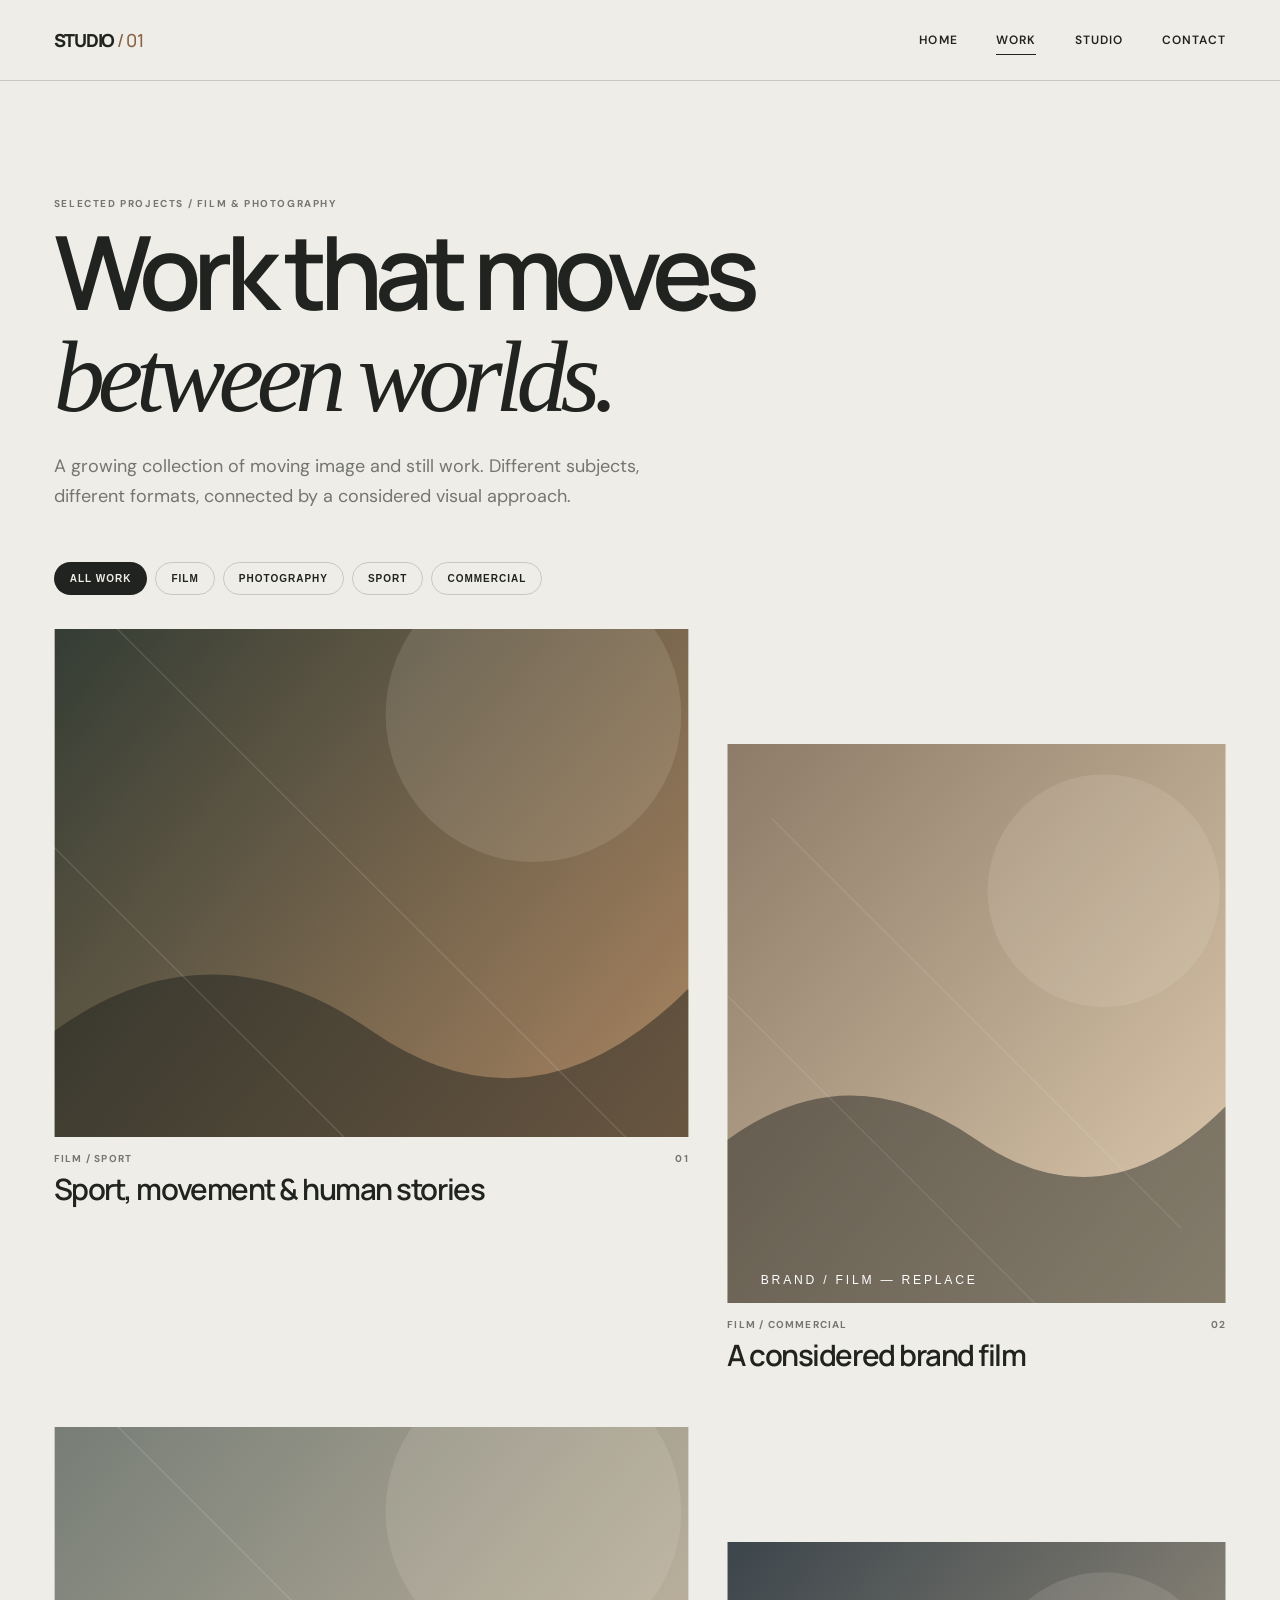
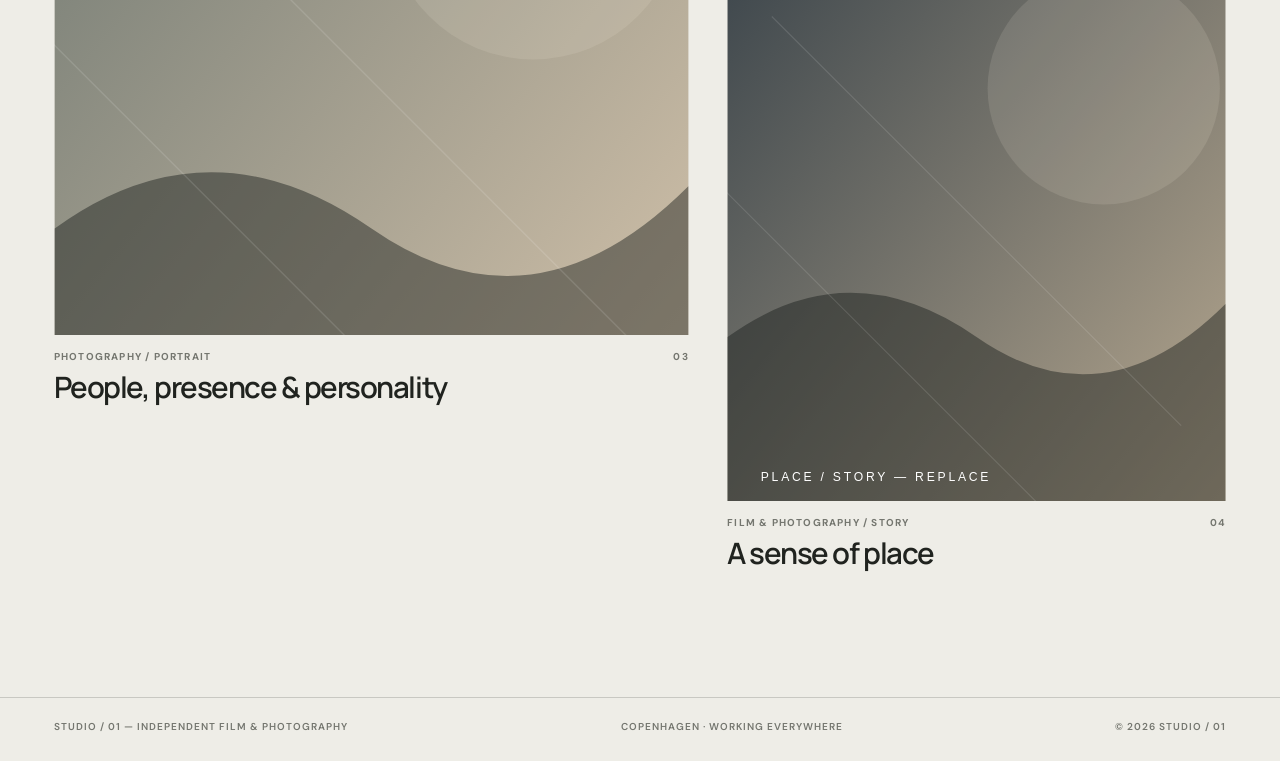
==== docs/about/index.html @ 4f822183 "Added about" ====
<!doctype html><html lang="en"><head><meta charset="utf-8"><meta name="viewport" content="width=device-width,initial-scale=1"><meta name="description" content="Selected film and photography projects by Studio / 01."><title>About Me — Studio / 01</title><link rel="preconnect" href="https://fonts.googleapis.com"><link rel="preconnect" href="https://fonts.gstatic.com" crossorigin><link href="../assets/css/styles.css" rel="stylesheet"><script defer src="../assets/js/main.js"></script></head>
<body><div class="site-shell"><header class="site-header"><a class="wordmark" href="../">STUDIO <span>/ 01</span></a><button class="menu-toggle" type="button" aria-expanded="false" aria-controls="site-nav">Menu</button><nav class="nav" id="site-nav" aria-label="Main navigation"><a href="../">Home</a><a href="./" aria-current="page">Work</a><a href="../studio/">Studio</a><a href="../contact/">Contact</a></nav></header>
<main><section class="page-intro"><div class="page-heading"><p class="eyebrow">Selected projects / Film & photography</p><h1>Work that moves<br><em>between worlds.</em></h1><p class="page-lede">A growing collection of moving image and still work. Different subjects, different formats, connected by a considered visual approach.</p></div></section>
<div class="filter-bar" aria-label="Filter projects"><button class="filter-button" data-filter="all" aria-pressed="true">All work</button><button class="filter-button" data-filter="film" aria-pressed="false">Film</button><button class="filter-button" data-filter="photo" aria-pressed="false">Photography</button><button class="filter-button" data-filter="sport" aria-pressed="false">Sport</button><button class="filter-button" data-filter="commercial" aria-pressed="false">Commercial</button></div>
<section class="work-grid"><div class="project-grid">
<article class="project-card" data-category="film sport"><a href="../contact/"><div class="project-image"><img src="../assets/images/work-sport.svg" alt="Placeholder artwork for sport film"></div><div class="project-meta"><span>Film / Sport</span><span>01</span></div><h2 class="project-title">Sport, movement & human stories</h2></a></article>
<article class="project-card" data-category="film commercial"><a href="../contact/"><div class="project-image"><img src="../assets/images/work-brand.svg" alt="Placeholder artwork for commercial film"></div><div class="project-meta"><span>Film / Commercial</span><span>02</span></div><h2 class="project-title">A considered brand film</h2></a></article>
<article class="project-card" data-category="photo"><a href="../contact/"><div class="project-image"><img src="../assets/images/work-portrait.svg" alt="Placeholder artwork for portrait photography"></div><div class="project-meta"><span>Photography / Portrait</span><span>03</span></div><h2 class="project-title">People, presence & personality</h2></a></article>
<article class="project-card" data-category="film photo"><a href="../contact/"><div class="project-image"><img src="../assets/images/work-place.svg" alt="Placeholder artwork for documentary film and photography"></div><div class="project-meta"><span>Film & photography / Story</span><span>04</span></div><h2 class="project-title">A sense of place</h2></a></article>
</div></section></main>
<footer class="site-footer"><span>STUDIO / 01 — INDEPENDENT FILM & PHOTOGRAPHY</span><span>COPENHAGEN · WORKING EVERYWHERE</span><span>© 2026 STUDIO / 01</span></footer></div></body></html>
---- docs/assets/css/styles.css ----
@import url('https://fonts.googleapis.com/css2?family=DM+Sans:wght@400;500;600;700&family=Manrope:wght@400;500;600;700;800&display=swap');
:root{--paper:#eeede7;--paper-deep:#e5e3dc;--ink:#20231f;--muted:#74766f;--line:rgba(32,35,31,.18);--accent:#8a6248;--dark:#242923;--dark-muted:#c4c5bc;--sans:"DM Sans",Arial,sans-serif;--display:"Manrope",Arial,sans-serif;--page-pad:clamp(20px,4.2vw,72px);--max:1600px}
*{box-sizing:border-box}html{scroll-behavior:smooth}body{margin:0;background:var(--paper);color:var(--ink);font-family:var(--sans);-webkit-font-smoothing:antialiased}a{color:inherit;text-decoration:none}img,video{display:block;max-width:100%}.site-shell{max-width:var(--max);margin:0 auto;overflow:clip}
.site-header{position:relative;z-index:10;display:flex;align-items:center;justify-content:space-between;padding:25px var(--page-pad);border-bottom:1px solid var(--line)}.wordmark{font:800 18px/1 var(--display);letter-spacing:-.07em;white-space:nowrap}.wordmark span{color:var(--accent);font-weight:500;letter-spacing:-.04em}.nav{display:flex;align-items:center;gap:clamp(18px,3vw,46px);font-size:12px;font-weight:600;letter-spacing:.09em;text-transform:uppercase}.nav a{position:relative;padding:7px 0}.nav a:after{position:absolute;content:"";left:0;bottom:0;width:100%;height:1px;background:currentColor;transform:scaleX(0);transform-origin:right;transition:transform .3s ease}.nav a:hover:after,.nav a[aria-current=page]:after{transform:scaleX(1);transform-origin:left}.menu-toggle{display:none;border:0;background:none;color:var(--ink);font-size:12px;letter-spacing:.1em;text-transform:uppercase;cursor:pointer}
.eyebrow{margin:0;color:var(--muted);font-size:10px;font-weight:700;letter-spacing:.16em;line-height:1.5;text-transform:uppercase}.hero{position:relative;min-height:min(790px,76vw);display:flex;align-items:end;isolation:isolate;background:#3b453e;color:#f4f1e9}.hero-media,.hero-media:after{position:absolute;inset:0;width:100%;height:100%}.hero-media{z-index:-2;overflow:hidden;background:#3b453e url("../images/hero-poster.svg") center/cover no-repeat}.hero-media video{width:100%;height:100%;object-fit:cover;opacity:.9}.hero-media:after{content:"";z-index:1;background:linear-gradient(90deg,rgba(15,21,18,.65),rgba(15,21,18,.08) 75%),linear-gradient(0deg,rgba(15,21,18,.5),transparent 58%)}
.hero-content{width:100%;padding:clamp(44px,7vw,110px) var(--page-pad) clamp(38px,5vw,72px)}.hero-kicker{display:flex;justify-content:space-between;gap:20px;margin-bottom:clamp(36px,7vw,100px);color:rgba(244,241,233,.78);font-size:10px;font-weight:600;letter-spacing:.15em;text-transform:uppercase}.hero h1{max-width:980px;margin:0;font:600 clamp(52px,8.8vw,136px)/.93 var(--display);letter-spacing:-.085em}.hero h1 em,.studio-band h2 em,.cta h2 em,.page-heading h1 em{font-family:Georgia,serif;font-weight:400;letter-spacing:-.07em}.hero-bottom{display:flex;justify-content:space-between;align-items:end;gap:30px;margin-top:clamp(38px,6vw,78px)}.hero-intro{max-width:390px;margin:0;color:rgba(244,241,233,.83);font-size:clamp(14px,1.35vw,17px);line-height:1.6}
.text-link{display:inline-flex;align-items:center;gap:15px;padding-bottom:8px;border-bottom:1px solid currentColor;font-size:11px;font-weight:700;letter-spacing:.12em;text-transform:uppercase;transition:gap .25s ease}.text-link:hover{gap:23px}.section{padding:clamp(72px,10vw,150px) var(--page-pad)}.section-head{display:flex;justify-content:space-between;align-items:end;gap:30px;margin-bottom:34px}.section-head h2,.page-heading h1{margin:10px 0 0;font:600 clamp(38px,5.2vw,76px)/.98 var(--display);letter-spacing:-.075em}.section-note{max-width:260px;margin:0;color:var(--muted);font-size:13px;line-height:1.55}
.project-grid{display:grid;grid-template-columns:1.12fr .88fr;gap:clamp(20px,3vw,46px)}.project-card{min-width:0}.project-card:nth-child(even){margin-top:clamp(50px,9vw,130px)}.project-image{position:relative;overflow:hidden;background:var(--paper-deep);aspect-ratio:1.25/1}.project-card:nth-child(even) .project-image{aspect-ratio:1/1.12}.project-image img{width:100%;height:100%;object-fit:cover;transition:transform .8s cubic-bezier(.2,.7,.2,1)}.project-card:hover .project-image img{transform:scale(1.035)}.project-meta{display:flex;justify-content:space-between;gap:20px;padding-top:15px;color:var(--muted);font-size:10px;font-weight:700;letter-spacing:.12em;text-transform:uppercase}.project-title{margin:8px 0 0;font:600 clamp(20px,2.3vw,31px)/1.1 var(--display);letter-spacing:-.05em}.project-title a:hover{color:var(--accent)}
.studio-band{display:grid;grid-template-columns:.8fr 1.2fr;gap:9vw;align-items:start;background:var(--dark);color:#f0eee6}.studio-band h2{max-width:700px;margin:0;font:500 clamp(36px,5vw,70px)/1.02 var(--display);letter-spacing:-.07em}.studio-copy{max-width:480px;margin:24px 0 30px;color:var(--dark-muted);font-size:15px;line-height:1.75}.studio-band .eyebrow{color:#b7b9af}.studio-band .text-link{color:#f0eee6}.services-row{display:grid;grid-template-columns:repeat(3,1fr);border-top:1px solid var(--line)}.service{padding:23px 20px 0 0}.service strong{display:block;margin-bottom:8px;font:600 16px var(--display)}.service span{color:var(--muted);font-size:12px;line-height:1.5}.cta{display:flex;justify-content:space-between;align-items:end;gap:30px;padding:clamp(70px,9vw,130px) var(--page-pad)}.cta h2{max-width:800px;margin:12px 0 0;font:600 clamp(42px,7vw,100px)/.94 var(--display);letter-spacing:-.08em}
.site-footer{display:flex;justify-content:space-between;gap:24px;padding:22px var(--page-pad) 28px;border-top:1px solid var(--line);color:var(--muted);font-size:10px;font-weight:600;letter-spacing:.1em;text-transform:uppercase}.page-intro{padding:clamp(65px,9vw,130px) var(--page-pad) 50px}.page-heading{max-width:1000px}.page-heading h1{font-size:clamp(48px,8vw,112px)}.page-lede{max-width:600px;margin:24px 0 0;color:var(--muted);font-size:clamp(15px,1.5vw,18px);line-height:1.7}
.filter-bar{display:flex;flex-wrap:wrap;gap:8px;padding:0 var(--page-pad) 34px}.filter-button{padding:10px 15px;border:1px solid var(--line);border-radius:99px;background:transparent;color:var(--ink);cursor:pointer;font-size:10px;font-weight:700;letter-spacing:.1em;text-transform:uppercase;transition:background .2s ease,color .2s ease}.filter-button[aria-pressed=true],.filter-button:hover{background:var(--ink);color:var(--paper)}.work-grid{padding:0 var(--page-pad) clamp(80px,10vw,140px)}.work-grid .project-grid{row-gap:55px}.work-grid .project-card[hidden]{display:none}
.studio-layout{display:grid;grid-template-columns:.7fr 1.3fr;gap:10vw;padding:0 var(--page-pad) clamp(80px,10vw,140px)}.studio-layout h2{margin:0;font:600 clamp(32px,4.5vw,62px)/1.02 var(--display);letter-spacing:-.07em}.studio-layout p{max-width:650px;margin:0 0 20px;color:#565a53;font-size:16px;line-height:1.8}.capability-list{margin-top:50px;border-top:1px solid var(--line)}.capability{display:flex;justify-content:space-between;gap:20px;padding:18px 0;border-bottom:1px solid var(--line)}.capability strong{font:600 17px var(--display)}.capability span{color:var(--muted);font-size:12px;text-align:right}.contact-panel{display:grid;grid-template-columns:1fr 1fr;gap:40px;padding:0 var(--page-pad) clamp(90px,12vw,160px)}.contact-panel h2{margin:0;font:600 clamp(38px,5vw,68px)/1 var(--display);letter-spacing:-.07em}.contact-details{padding-top:8px}.contact-details p{color:var(--muted);font-size:14px;line-height:1.7}.email-link{display:inline-block;margin-top:20px;border-bottom:1px solid var(--ink);padding-bottom:8px;font:600 clamp(18px,2.3vw,28px) var(--display);letter-spacing:-.04em}
.reveal{opacity:0;transform:translateY(18px);transition:opacity .7s ease,transform .7s cubic-bezier(.2,.7,.2,1)}.reveal.is-visible{opacity:1;transform:none}
@media(max-width:760px){.site-header{padding-top:20px;padding-bottom:20px}.menu-toggle{display:block}.nav{position:absolute;top:calc(100% + 1px);left:0;right:0;display:none;flex-direction:column;align-items:stretch;gap:0;padding:10px var(--page-pad) 20px;background:var(--paper);border-bottom:1px solid var(--line)}.nav.is-open{display:flex}.nav a{padding:14px 0}.hero{min-height:min(760px,90svh)}.hero-kicker{margin-bottom:75px;flex-direction:column;gap:8px}.hero h1{font-size:clamp(54px,14vw,90px)}.hero-bottom,.section-head,.cta{align-items:start;flex-direction:column}.project-grid{grid-template-columns:1fr;gap:34px}.project-card:nth-child(even){margin-top:0}.project-card:nth-child(even) .project-image{aspect-ratio:1.25/1}.studio-band,.studio-layout,.contact-panel{grid-template-columns:1fr;gap:35px}.services-row{grid-template-columns:1fr;gap:22px}.service{padding-top:18px}.site-footer{flex-direction:column;gap:10px}}
@media(prefers-reduced-motion:reduce){html{scroll-behavior:auto}*,*:before,*:after{transition-duration:.01ms!important;animation-duration:.01ms!important;animation-iteration-count:1!important}.reveal{opacity:1;transform:none}}
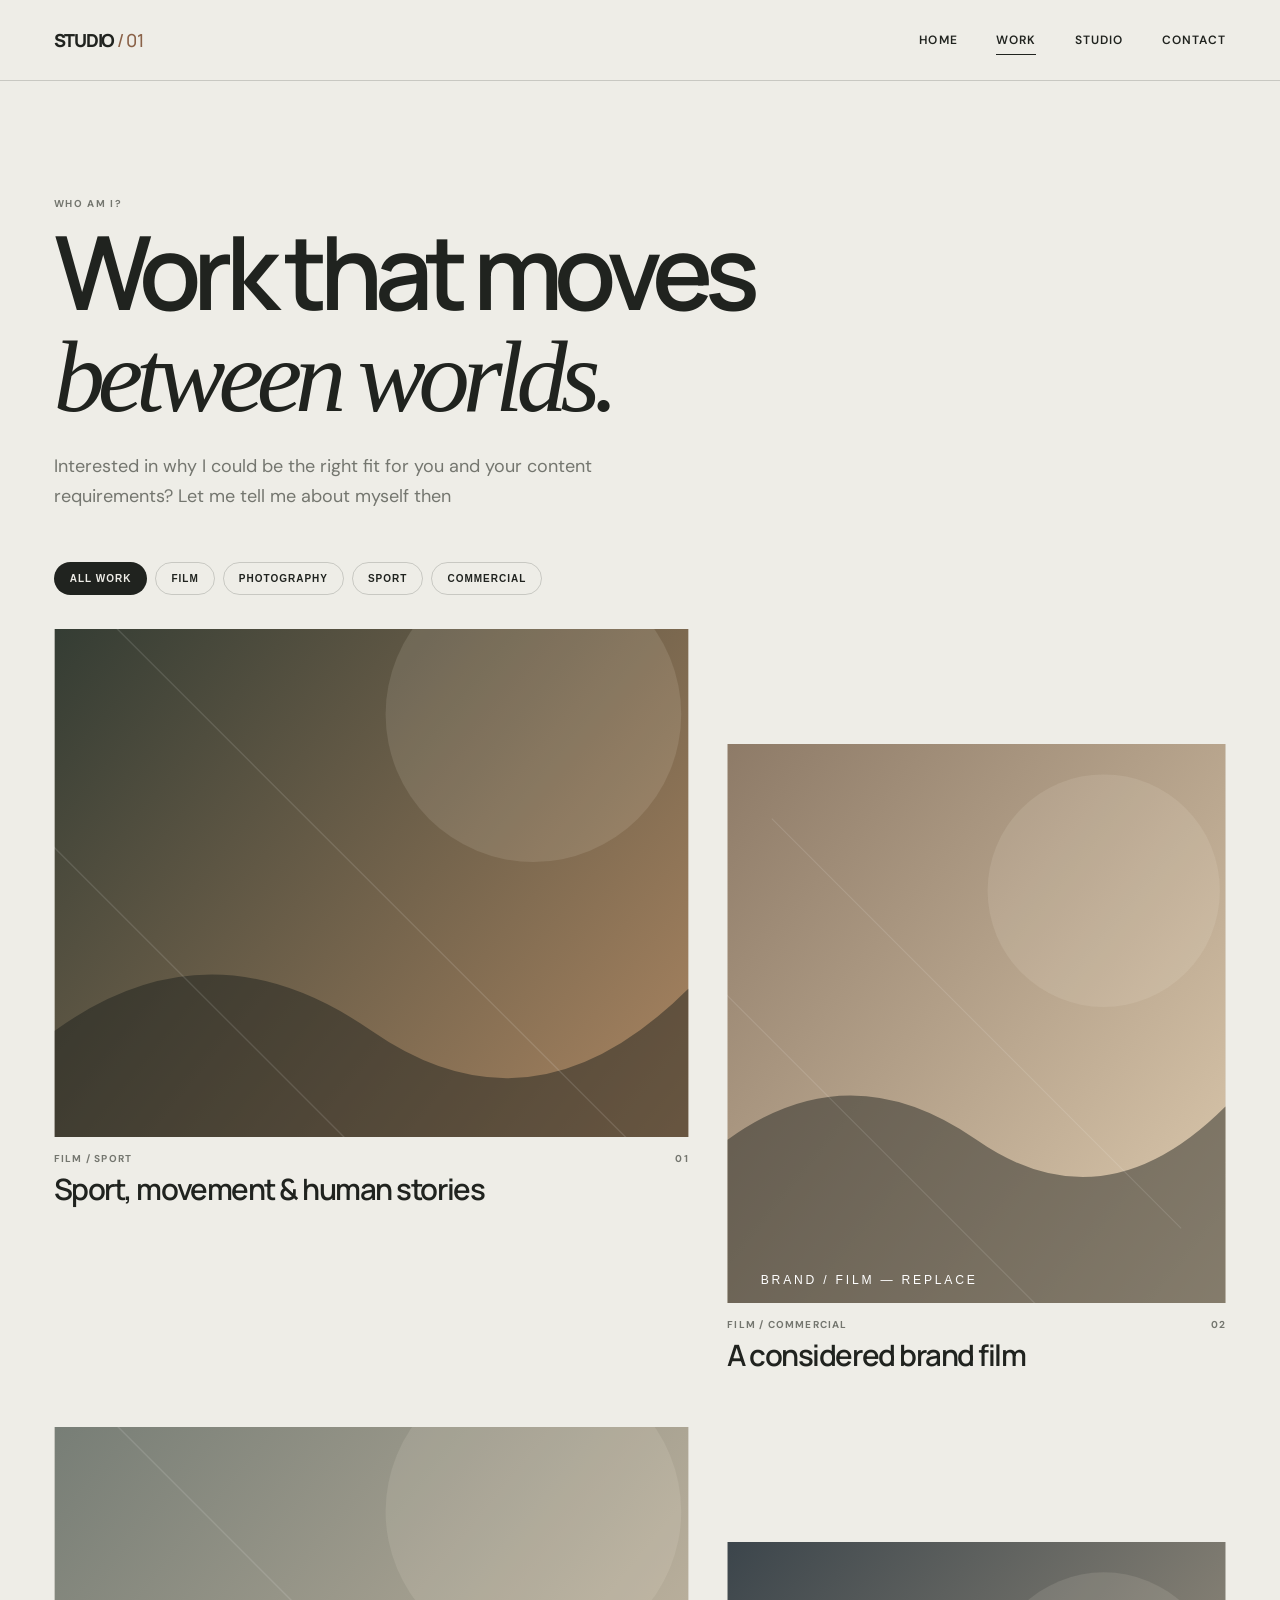
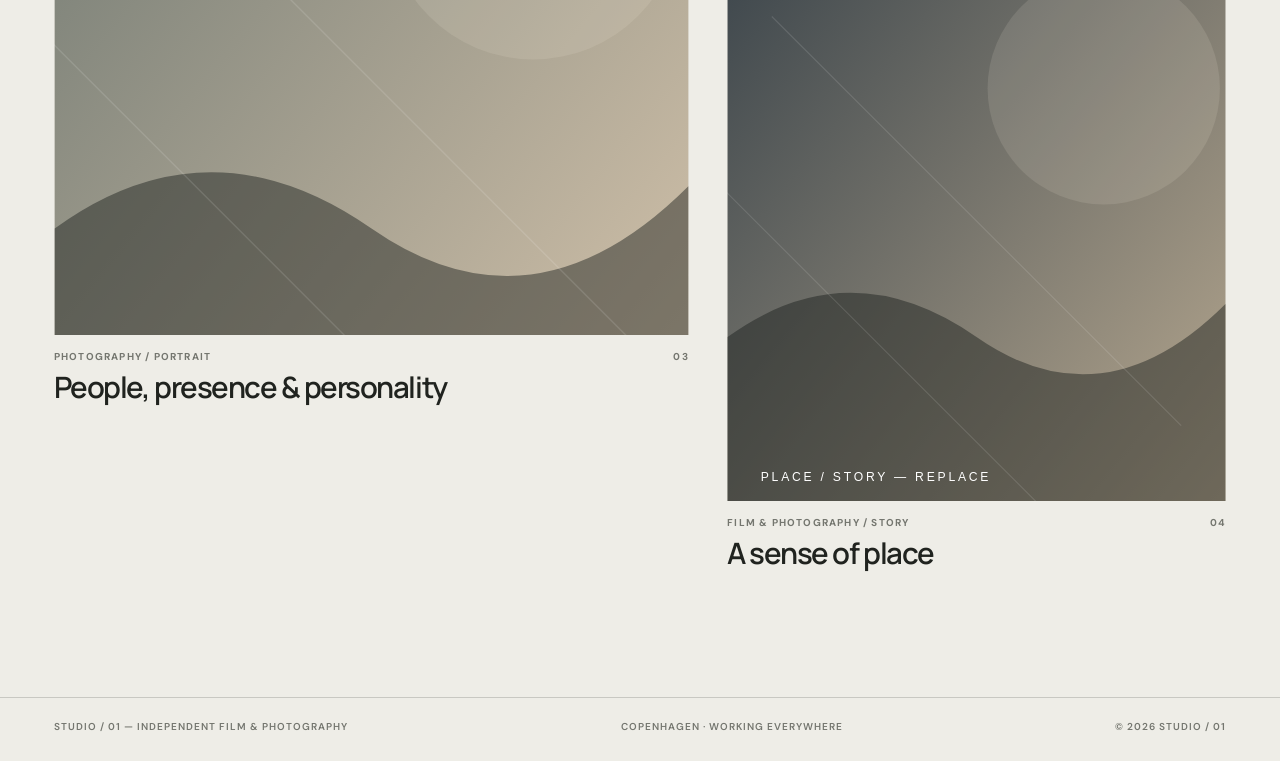
==== commit 0b4010d3: "Formatting and a bit more nav" ====
--- a/docs/about/index.html
+++ b/docs/about/index.html
@@ -1,11 +1,71 @@
-<!doctype html><html lang="en"><head><meta charset="utf-8"><meta name="viewport" content="width=device-width,initial-scale=1"><meta name="description" content="Selected film and photography projects by Studio / 01."><title>About Me — Studio / 01</title><link rel="preconnect" href="https://fonts.googleapis.com"><link rel="preconnect" href="https://fonts.gstatic.com" crossorigin><link href="../assets/css/styles.css" rel="stylesheet"><script defer src="../assets/js/main.js"></script></head>
-<body><div class="site-shell"><header class="site-header"><a class="wordmark" href="../">STUDIO <span>/ 01</span></a><button class="menu-toggle" type="button" aria-expanded="false" aria-controls="site-nav">Menu</button><nav class="nav" id="site-nav" aria-label="Main navigation"><a href="../">Home</a><a href="./" aria-current="page">Work</a><a href="../studio/">Studio</a><a href="../contact/">Contact</a></nav></header>
-<main><section class="page-intro"><div class="page-heading"><p class="eyebrow">Selected projects / Film & photography</p><h1>Work that moves<br><em>between worlds.</em></h1><p class="page-lede">A growing collection of moving image and still work. Different subjects, different formats, connected by a considered visual approach.</p></div></section>
-<div class="filter-bar" aria-label="Filter projects"><button class="filter-button" data-filter="all" aria-pressed="true">All work</button><button class="filter-button" data-filter="film" aria-pressed="false">Film</button><button class="filter-button" data-filter="photo" aria-pressed="false">Photography</button><button class="filter-button" data-filter="sport" aria-pressed="false">Sport</button><button class="filter-button" data-filter="commercial" aria-pressed="false">Commercial</button></div>
-<section class="work-grid"><div class="project-grid">
-<article class="project-card" data-category="film sport"><a href="../contact/"><div class="project-image"><img src="../assets/images/work-sport.svg" alt="Placeholder artwork for sport film"></div><div class="project-meta"><span>Film / Sport</span><span>01</span></div><h2 class="project-title">Sport, movement & human stories</h2></a></article>
-<article class="project-card" data-category="film commercial"><a href="../contact/"><div class="project-image"><img src="../assets/images/work-brand.svg" alt="Placeholder artwork for commercial film"></div><div class="project-meta"><span>Film / Commercial</span><span>02</span></div><h2 class="project-title">A considered brand film</h2></a></article>
-<article class="project-card" data-category="photo"><a href="../contact/"><div class="project-image"><img src="../assets/images/work-portrait.svg" alt="Placeholder artwork for portrait photography"></div><div class="project-meta"><span>Photography / Portrait</span><span>03</span></div><h2 class="project-title">People, presence & personality</h2></a></article>
-<article class="project-card" data-category="film photo"><a href="../contact/"><div class="project-image"><img src="../assets/images/work-place.svg" alt="Placeholder artwork for documentary film and photography"></div><div class="project-meta"><span>Film & photography / Story</span><span>04</span></div><h2 class="project-title">A sense of place</h2></a></article>
-</div></section></main>
-<footer class="site-footer"><span>STUDIO / 01 — INDEPENDENT FILM & PHOTOGRAPHY</span><span>COPENHAGEN · WORKING EVERYWHERE</span><span>© 2026 STUDIO / 01</span></footer></div></body></html>
+<!doctype html>
+<html lang="en">
+
+<head>
+    <meta charset="utf-8">
+    <meta name="viewport" content="width=device-width,initial-scale=1">
+    <meta name="description" content="The person behind the camera, who am I?">
+    <title>About Me</title>
+    <link rel="preconnect" href="https://fonts.googleapis.com">
+    <link rel="preconnect" href="https://fonts.gstatic.com" crossorigin>
+    <link href="../assets/css/styles.css" rel="stylesheet">
+    <script defer src="../assets/js/main.js"></script>
+</head>
+
+<body>
+    <div class="site-shell">
+        <header class="site-header"><a class="wordmark" href="../">STUDIO <span>/ 01</span></a><button
+                class="menu-toggle" type="button" aria-expanded="false" aria-controls="site-nav">Menu</button>
+            <nav class="nav" id="site-nav" aria-label="Main navigation"><a href="../">Home</a><a href="./"
+                    aria-current="page">Work</a><a href="../studio/">Studio</a><a href="../contact/">Contact</a></nav>
+        </header>
+        <main>
+            <section class="page-intro">
+                <div class="page-heading">
+                    <p class="eyebrow">Who am I?</p>
+                    <h1>Work that moves<br><em>between worlds.</em></h1>
+                    <p class="page-lede">Interested in why I could be the right fit for you and your content
+                        requirements? Let me tell me about myself then</p>
+                </div>
+            </section>
+            <div class="filter-bar" aria-label="Filter projects"><button class="filter-button" data-filter="all"
+                    aria-pressed="true">All work</button><button class="filter-button" data-filter="film"
+                    aria-pressed="false">Film</button><button class="filter-button" data-filter="photo"
+                    aria-pressed="false">Photography</button><button class="filter-button" data-filter="sport"
+                    aria-pressed="false">Sport</button><button class="filter-button" data-filter="commercial"
+                    aria-pressed="false">Commercial</button></div>
+            <section class="work-grid">
+                <div class="project-grid">
+                    <article class="project-card" data-category="film sport"><a href="../contact/">
+                            <div class="project-image"><img src="../assets/images/work-sport.svg"
+                                    alt="Placeholder artwork for sport film"></div>
+                            <div class="project-meta"><span>Film / Sport</span><span>01</span></div>
+                            <h2 class="project-title">Sport, movement & human stories</h2>
+                        </a></article>
+                    <article class="project-card" data-category="film commercial"><a href="../contact/">
+                            <div class="project-image"><img src="../assets/images/work-brand.svg"
+                                    alt="Placeholder artwork for commercial film"></div>
+                            <div class="project-meta"><span>Film / Commercial</span><span>02</span></div>
+                            <h2 class="project-title">A considered brand film</h2>
+                        </a></article>
+                    <article class="project-card" data-category="photo"><a href="../contact/">
+                            <div class="project-image"><img src="../assets/images/work-portrait.svg"
+                                    alt="Placeholder artwork for portrait photography"></div>
+                            <div class="project-meta"><span>Photography / Portrait</span><span>03</span></div>
+                            <h2 class="project-title">People, presence & personality</h2>
+                        </a></article>
+                    <article class="project-card" data-category="film photo"><a href="../contact/">
+                            <div class="project-image"><img src="../assets/images/work-place.svg"
+                                    alt="Placeholder artwork for documentary film and photography"></div>
+                            <div class="project-meta"><span>Film & photography / Story</span><span>04</span></div>
+                            <h2 class="project-title">A sense of place</h2>
+                        </a></article>
+                </div>
+            </section>
+        </main>
+        <footer class="site-footer"><span>STUDIO / 01 — INDEPENDENT FILM & PHOTOGRAPHY</span><span>COPENHAGEN · WORKING
+                EVERYWHERE</span><span>© 2026 STUDIO / 01</span></footer>
+    </div>
+</body>
+
+</html>
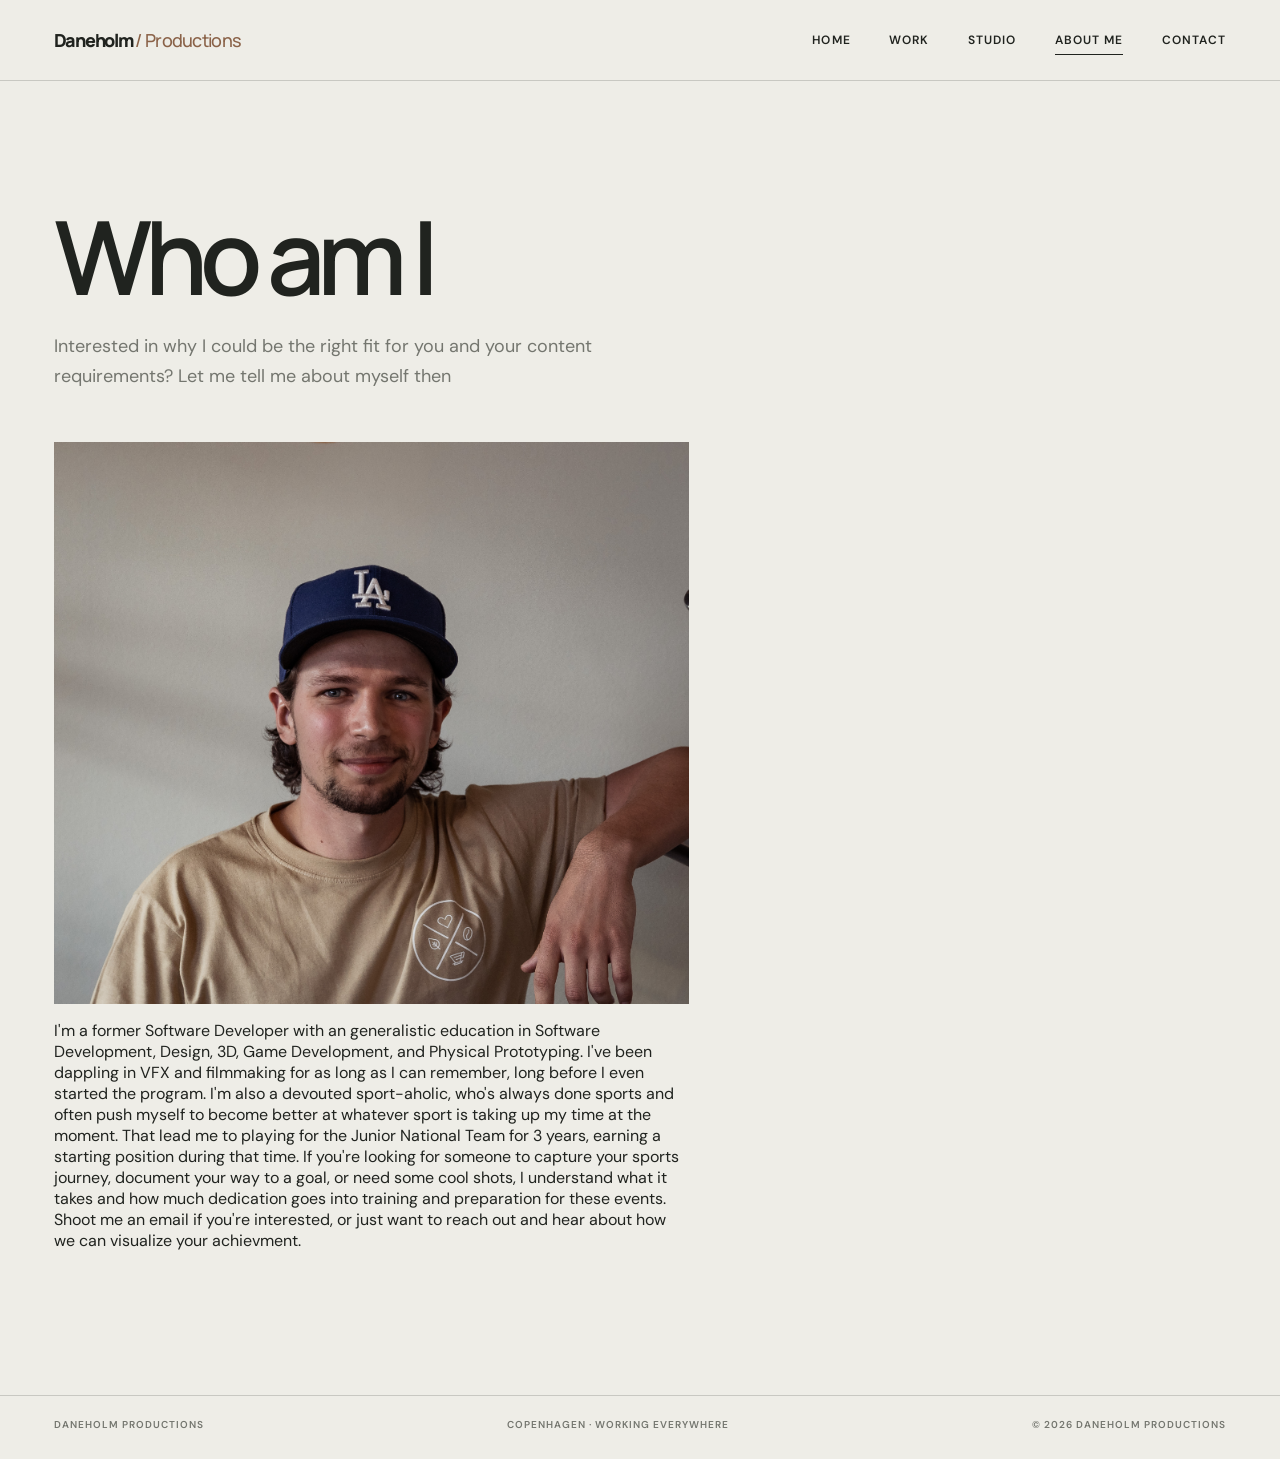
==== commit f16d4914: "Removed videos" ====
--- a/docs/about/index.html
+++ b/docs/about/index.html
@@ -14,57 +14,50 @@
 
 <body>
     <div class="site-shell">
-        <header class="site-header"><a class="wordmark" href="../">STUDIO <span>/ 01</span></a><button
+        <header class="site-header"><a class="wordmark" href="../">Daneholm <span>/ Productions</span></a><button
                 class="menu-toggle" type="button" aria-expanded="false" aria-controls="site-nav">Menu</button>
             <nav class="nav" id="site-nav" aria-label="Main navigation"><a href="../">Home</a><a href="./"
-                    aria-current="page">Work</a><a href="../studio/">Studio</a><a href="../contact/">Contact</a></nav>
+                    >Work</a><a href="../studio/">Studio</a><a aria-current="page" href="../about/">About Me</a><a href="../contact/">Contact</a></nav>
         </header>
         <main>
             <section class="page-intro">
                 <div class="page-heading">
-                    <p class="eyebrow">Who am I?</p>
-                    <h1>Work that moves<br><em>between worlds.</em></h1>
+                    <h1>Who am I</h1>
                     <p class="page-lede">Interested in why I could be the right fit for you and your content
                         requirements? Let me tell me about myself then</p>
                 </div>
             </section>
-            <div class="filter-bar" aria-label="Filter projects"><button class="filter-button" data-filter="all"
-                    aria-pressed="true">All work</button><button class="filter-button" data-filter="film"
-                    aria-pressed="false">Film</button><button class="filter-button" data-filter="photo"
-                    aria-pressed="false">Photography</button><button class="filter-button" data-filter="sport"
-                    aria-pressed="false">Sport</button><button class="filter-button" data-filter="commercial"
-                    aria-pressed="false">Commercial</button></div>
             <section class="work-grid">
                 <div class="project-grid">
-                    <article class="project-card" data-category="film sport"><a href="../contact/">
-                            <div class="project-image"><img src="../assets/images/work-sport.svg"
-                                    alt="Placeholder artwork for sport film"></div>
-                            <div class="project-meta"><span>Film / Sport</span><span>01</span></div>
-                            <h2 class="project-title">Sport, movement & human stories</h2>
-                        </a></article>
-                    <article class="project-card" data-category="film commercial"><a href="../contact/">
-                            <div class="project-image"><img src="../assets/images/work-brand.svg"
-                                    alt="Placeholder artwork for commercial film"></div>
-                            <div class="project-meta"><span>Film / Commercial</span><span>02</span></div>
-                            <h2 class="project-title">A considered brand film</h2>
-                        </a></article>
-                    <article class="project-card" data-category="photo"><a href="../contact/">
-                            <div class="project-image"><img src="../assets/images/work-portrait.svg"
-                                    alt="Placeholder artwork for portrait photography"></div>
-                            <div class="project-meta"><span>Photography / Portrait</span><span>03</span></div>
-                            <h2 class="project-title">People, presence & personality</h2>
-                        </a></article>
-                    <article class="project-card" data-category="film photo"><a href="../contact/">
-                            <div class="project-image"><img src="../assets/images/work-place.svg"
-                                    alt="Placeholder artwork for documentary film and photography"></div>
-                            <div class="project-meta"><span>Film & photography / Story</span><span>04</span></div>
-                            <h2 class="project-title">A sense of place</h2>
-                        </a></article>
+                    <div>
+                        <title>
+
+                        </title>
+                        <div>
+                            <img src="../assets/images/Headshot-1.jpg">
+                            <p>
+                                I'm a former Software Developer with an generalistic education in Software Development,
+                                Design, 3D, Game Development, and Physical Prototyping.
+                                I've been dappling in VFX and filmmaking for as long as I can remember, long before I
+                                even started the program.
+                                I'm also a devouted sport-aholic, who's always done sports and often push myself to
+                                become better at whatever sport is taking up my time at the moment.
+                                That lead me to playing for the Junior National Team for 3 years, earning a starting
+                                position during that time.
+
+                                If you're looking for someone to capture your sports journey, document your way to a
+                                goal, or need some cool shots, I understand what it takes and how much dedication goes
+                                into training and preparation for these events.
+                                Shoot me an email if you're interested, or just want to reach out and hear about how we
+                                can visualize your achievment.
+                            </p>
+                        </div>
+                    </div>
                 </div>
             </section>
         </main>
-        <footer class="site-footer"><span>STUDIO / 01 — INDEPENDENT FILM & PHOTOGRAPHY</span><span>COPENHAGEN · WORKING
-                EVERYWHERE</span><span>© 2026 STUDIO / 01</span></footer>
+        <footer class="site-footer"><span>Daneholm Productions</span><span>COPENHAGEN · WORKING
+                EVERYWHERE</span><span>© 2026 Daneholm Productions</span></footer>
     </div>
 </body>
 
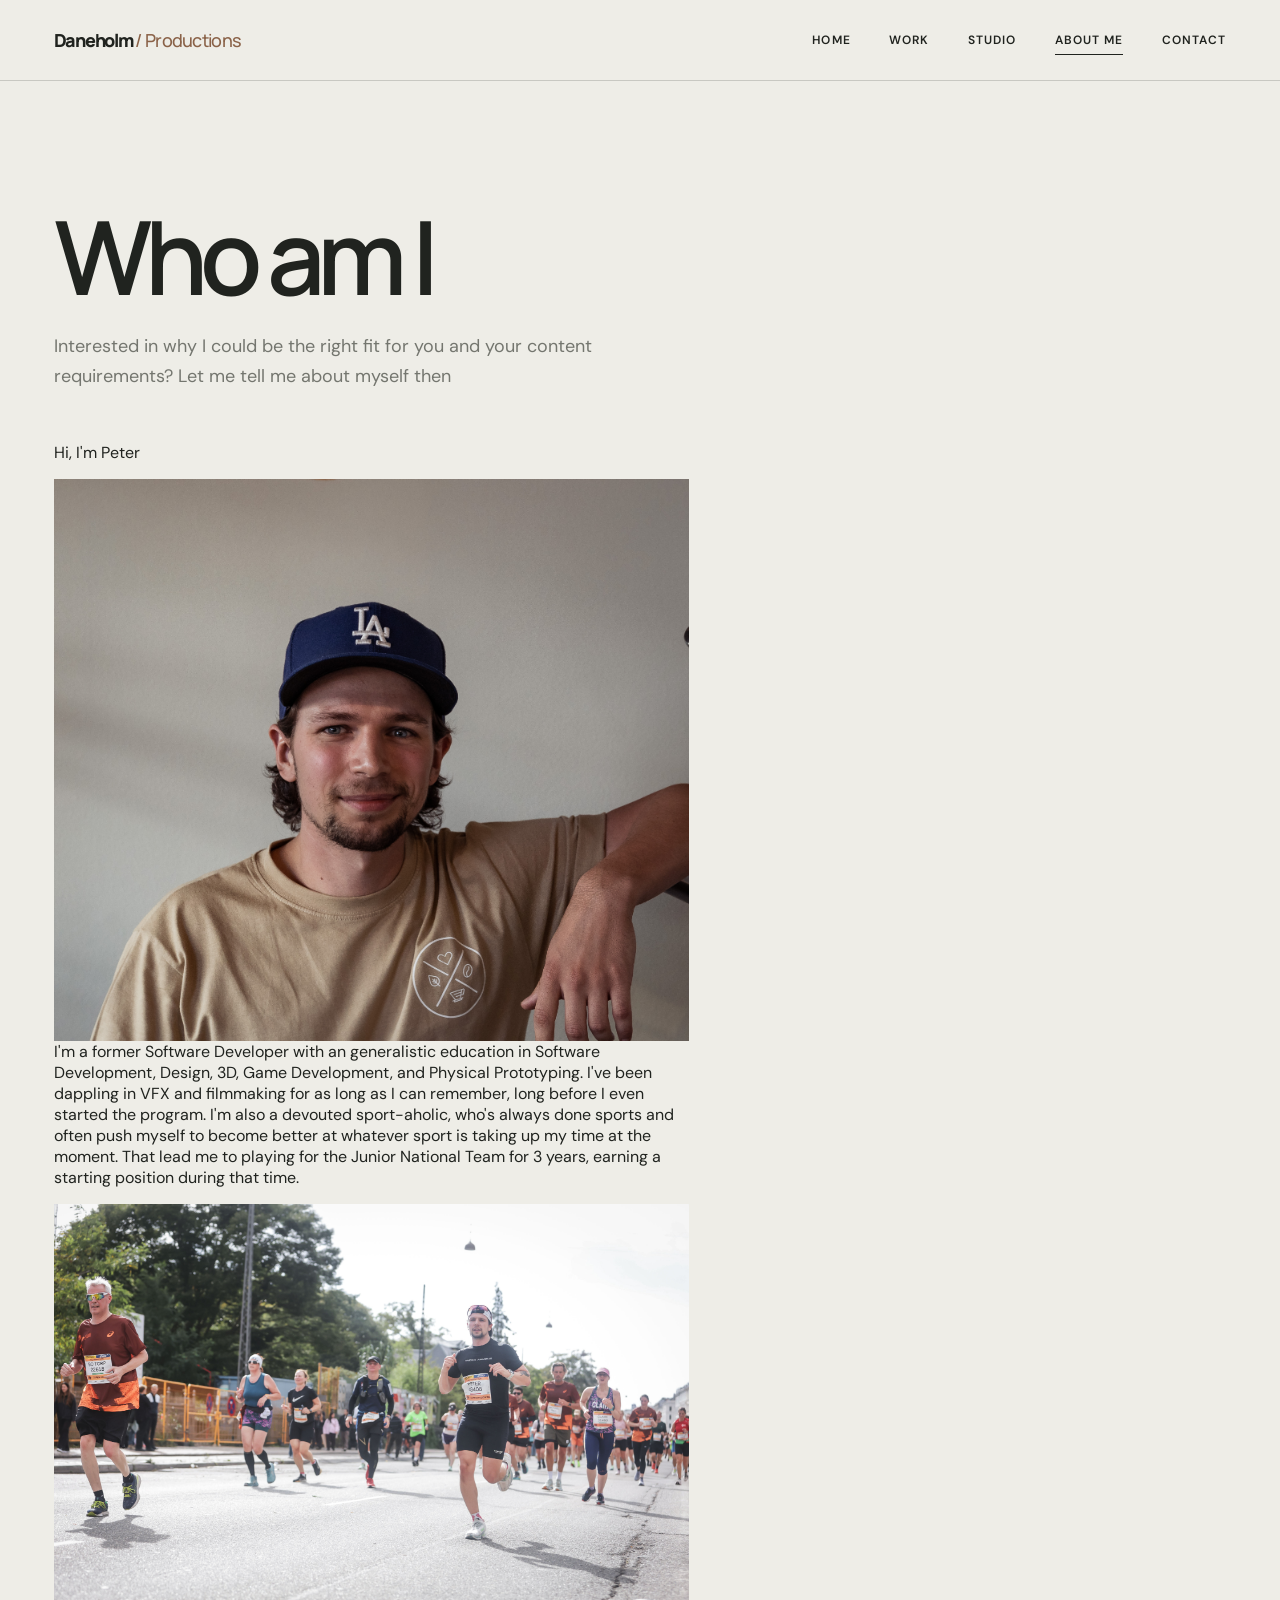
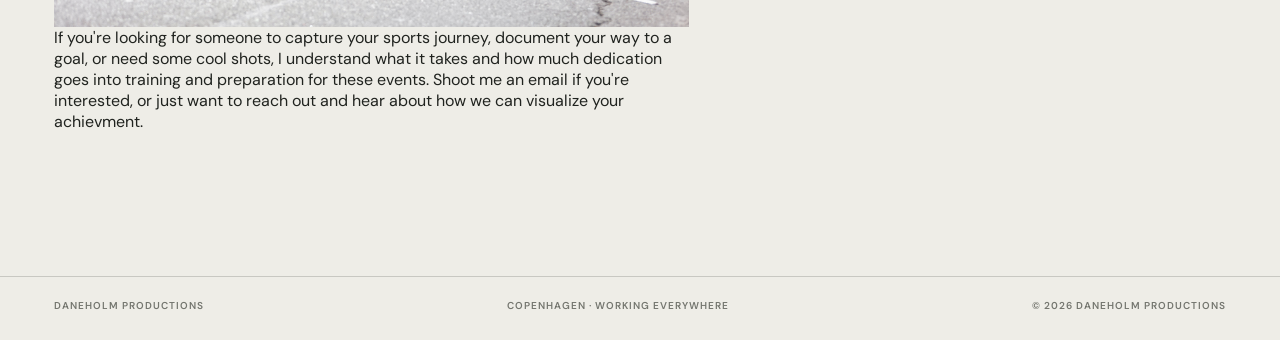
==== commit 23f41005: "More copy updates" ====
--- a/docs/about/index.html
+++ b/docs/about/index.html
@@ -16,8 +16,9 @@
     <div class="site-shell">
         <header class="site-header"><a class="wordmark" href="../">Daneholm <span>/ Productions</span></a><button
                 class="menu-toggle" type="button" aria-expanded="false" aria-controls="site-nav">Menu</button>
-            <nav class="nav" id="site-nav" aria-label="Main navigation"><a href="../">Home</a><a href="./"
-                    >Work</a><a href="../studio/">Studio</a><a aria-current="page" href="../about/">About Me</a><a href="../contact/">Contact</a></nav>
+            <nav class="nav" id="site-nav" aria-label="Main navigation"><a href="../">Home</a><a href="./">Work</a><a
+                    href="../studio/">Studio</a><a aria-current="page" href="../about/">About Me</a><a
+                    href="../contact/">Contact</a></nav>
         </header>
         <main>
             <section class="page-intro">
@@ -34,8 +35,9 @@
 
                         </title>
                         <div>
-                            <img src="../assets/images/Headshot-1.jpg">
+                            <a>Hi, I'm Peter</a>
                             <p>
+                                <img src="../assets/images/Headshot-1.jpg">
                                 I'm a former Software Developer with an generalistic education in Software Development,
                                 Design, 3D, Game Development, and Physical Prototyping.
                                 I've been dappling in VFX and filmmaking for as long as I can remember, long before I
@@ -44,7 +46,10 @@
                                 become better at whatever sport is taking up my time at the moment.
                                 That lead me to playing for the Junior National Team for 3 years, earning a starting
                                 position during that time.
+                            </p>
 
+                            <p>
+                                <img src="../assets/images/CPHHalf.JPG">
                                 If you're looking for someone to capture your sports journey, document your way to a
                                 goal, or need some cool shots, I understand what it takes and how much dedication goes
                                 into training and preparation for these events.
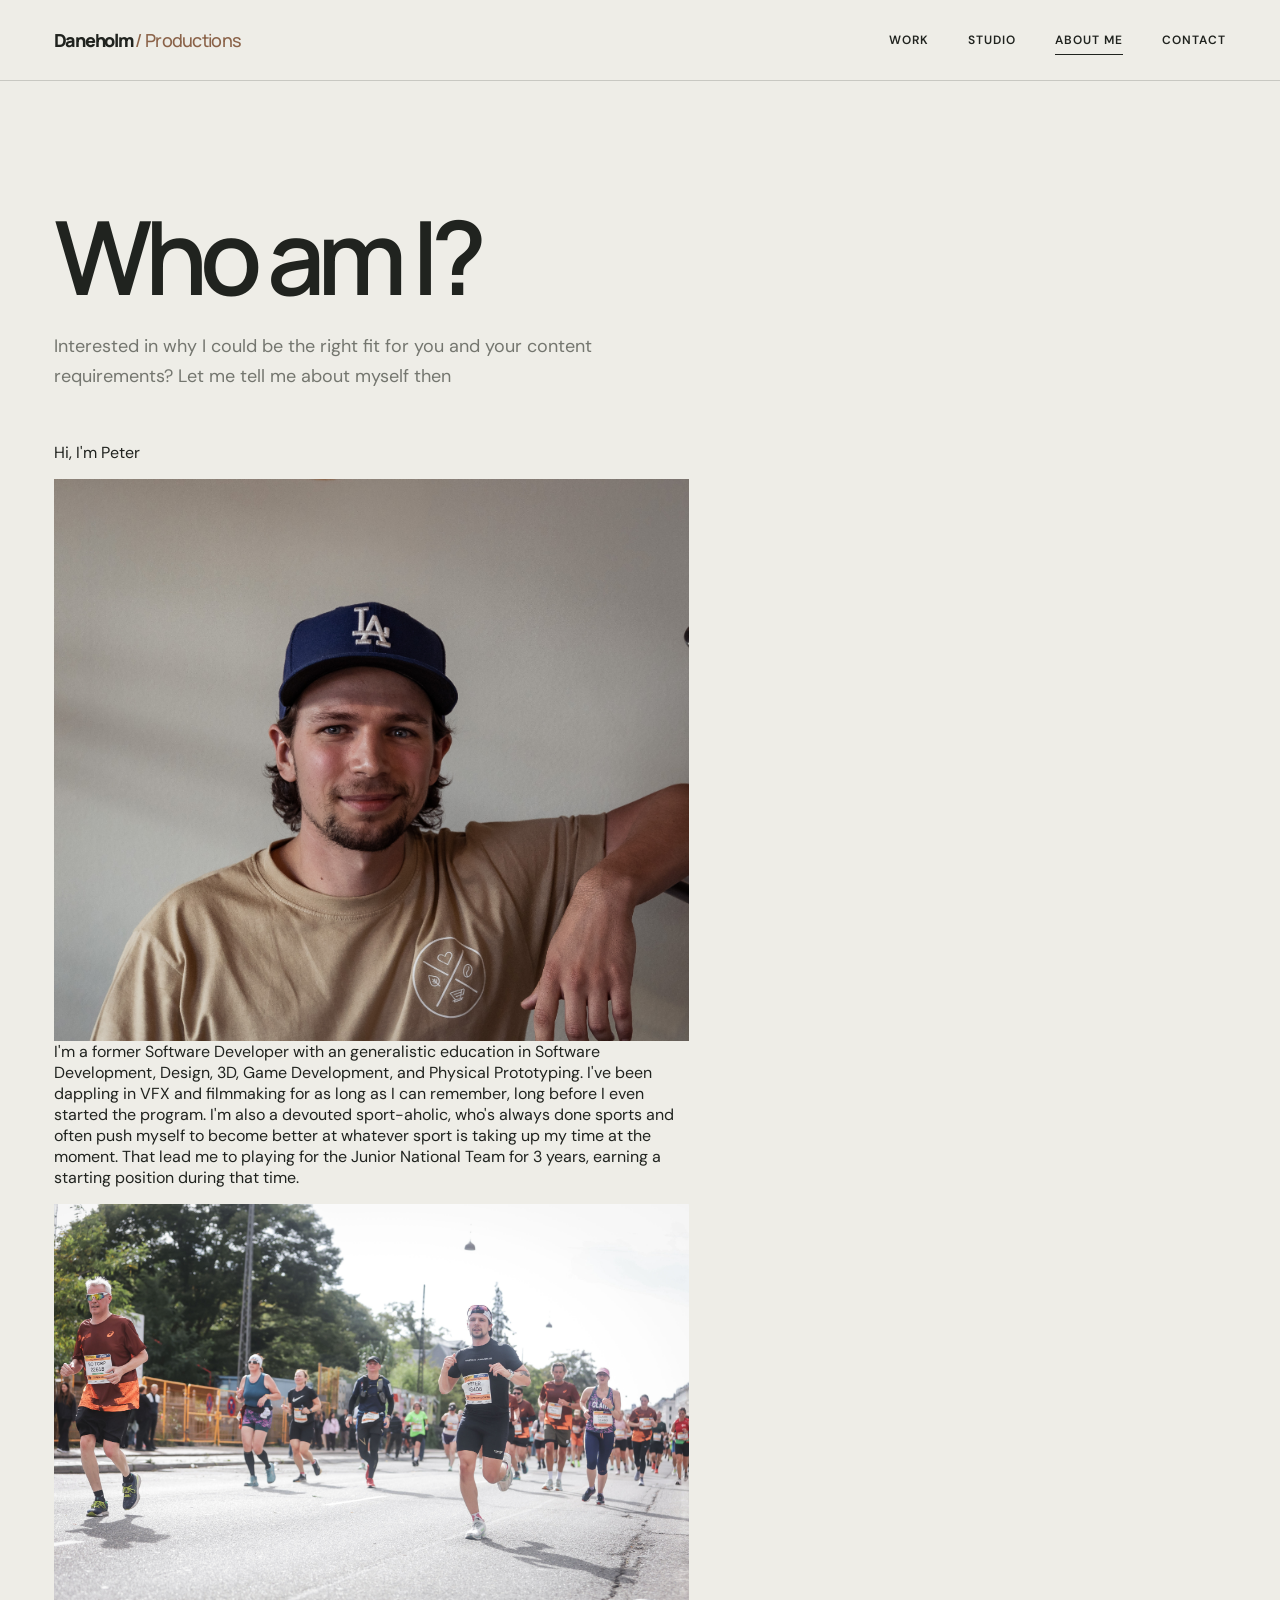
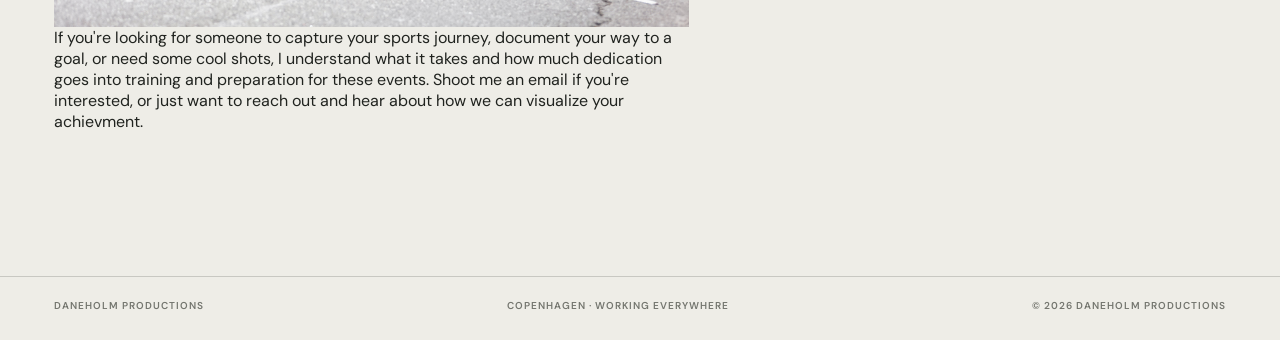
==== commit 776558cd: "Visual updates" ====
--- a/docs/about/index.html
+++ b/docs/about/index.html
@@ -16,14 +16,14 @@
     <div class="site-shell">
         <header class="site-header"><a class="wordmark" href="../">Daneholm <span>/ Productions</span></a><button
                 class="menu-toggle" type="button" aria-expanded="false" aria-controls="site-nav">Menu</button>
-            <nav class="nav" id="site-nav" aria-label="Main navigation"><a href="../">Home</a><a href="./">Work</a><a
+            <nav class="nav" id="site-nav" aria-label="Main navigation"><a href="./">Work</a><a
                     href="../studio/">Studio</a><a aria-current="page" href="../about/">About Me</a><a
                     href="../contact/">Contact</a></nav>
         </header>
         <main>
             <section class="page-intro">
                 <div class="page-heading">
-                    <h1>Who am I</h1>
+                    <h1>Who am I?</h1>
                     <p class="page-lede">Interested in why I could be the right fit for you and your content
                         requirements? Let me tell me about myself then</p>
                 </div>
@@ -31,9 +31,6 @@
             <section class="work-grid">
                 <div class="project-grid">
                     <div>
-                        <title>
-
-                        </title>
                         <div>
                             <a>Hi, I'm Peter</a>
                             <p>
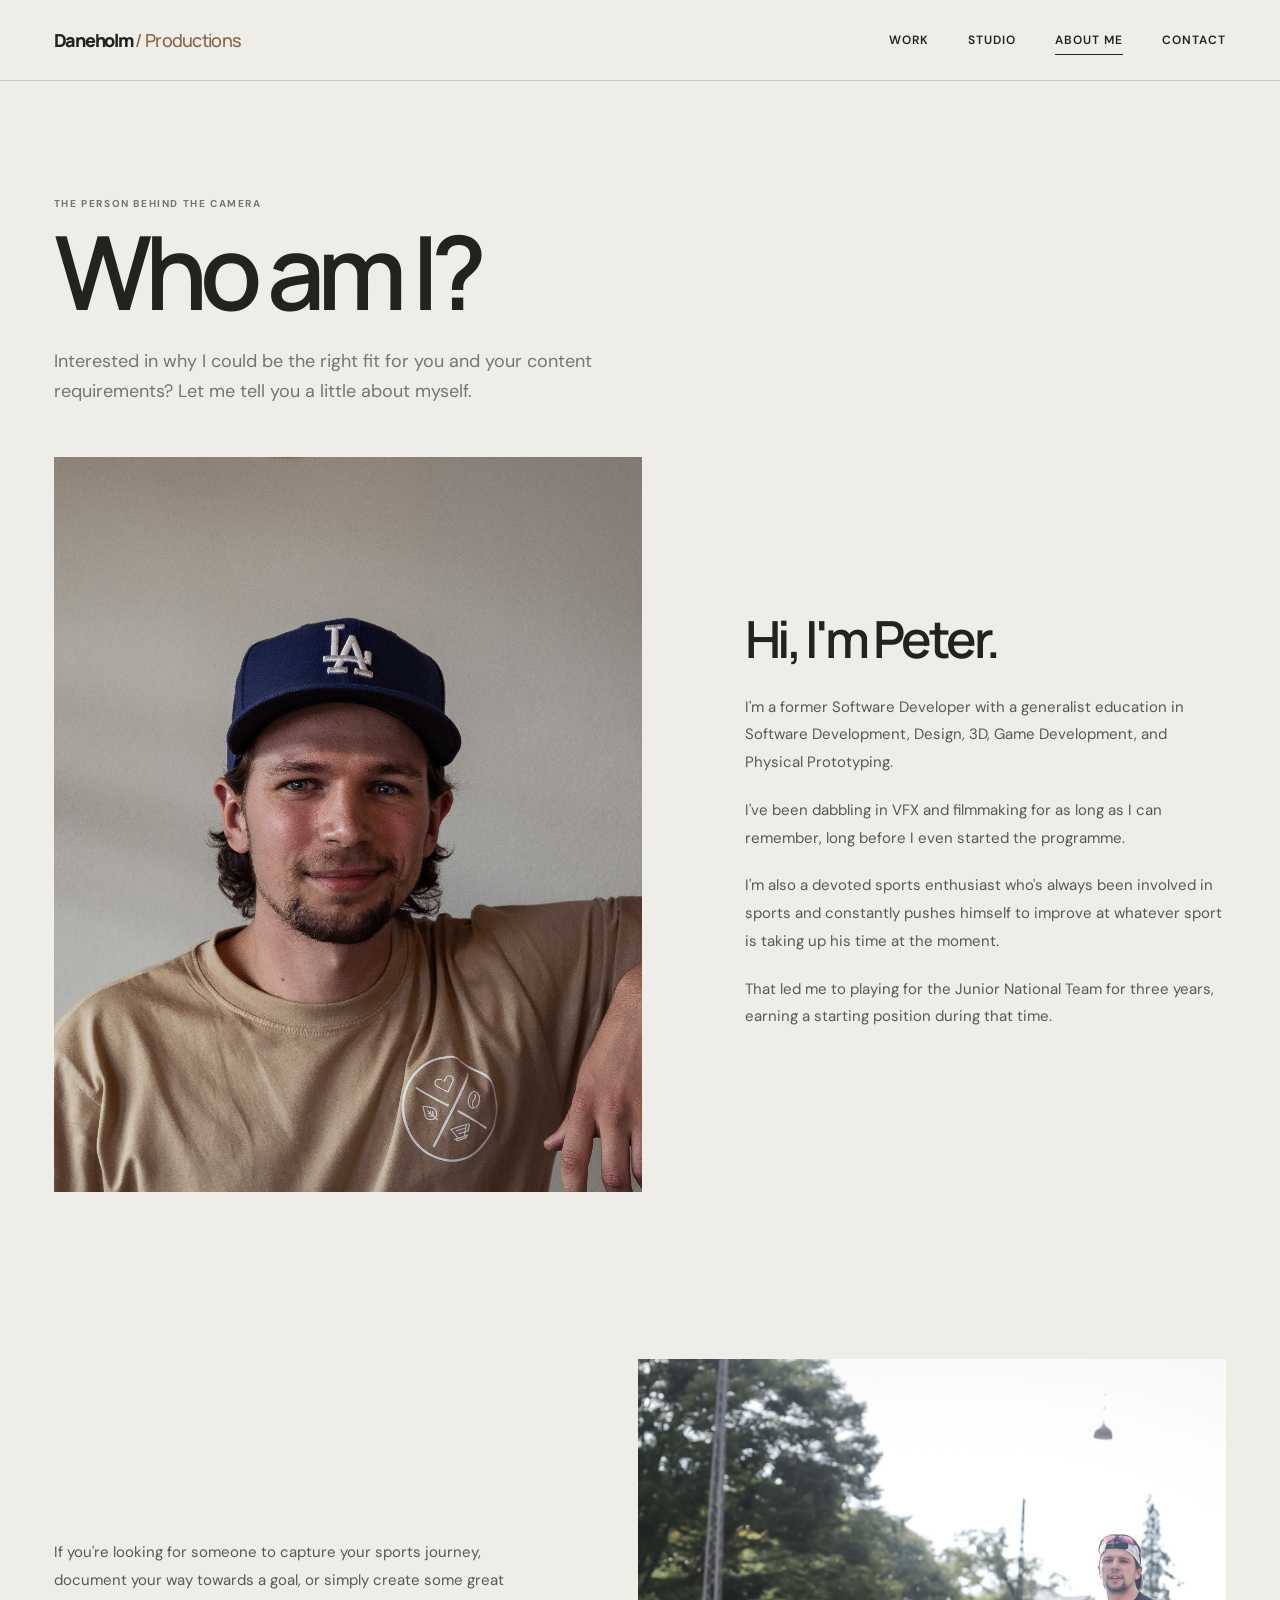
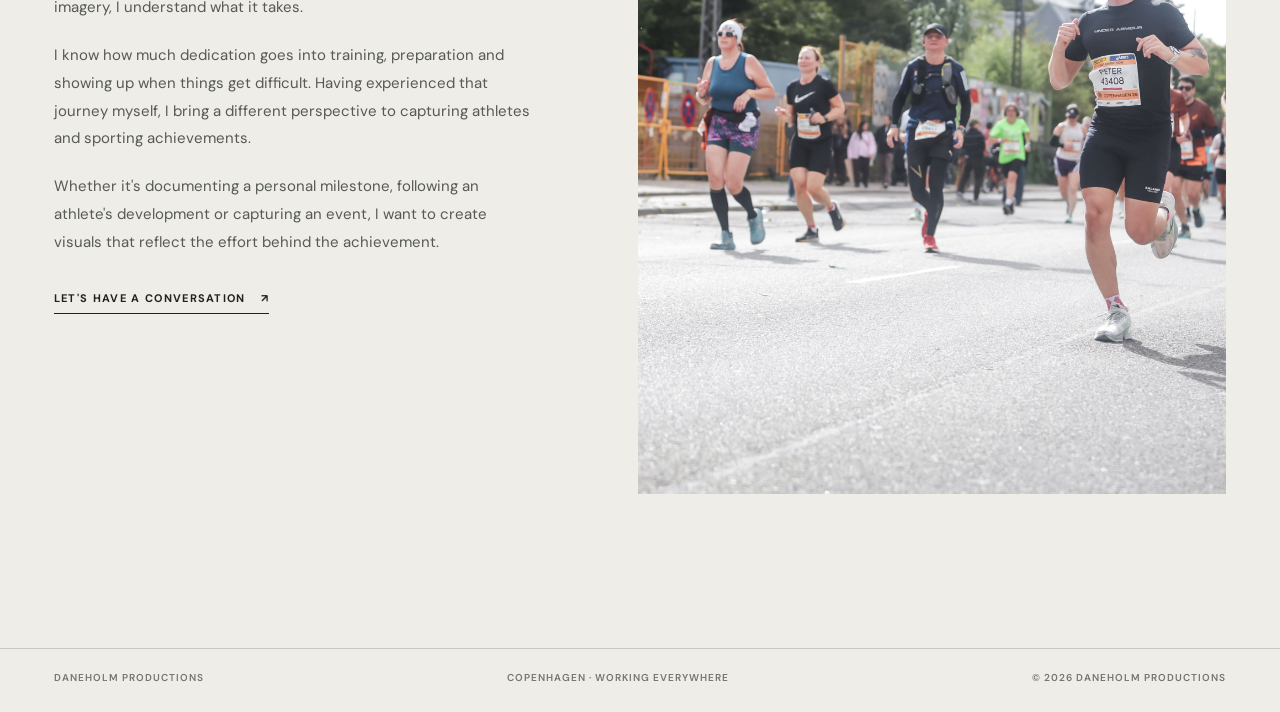
==== commit 934e8a6a: "About me visual udpate" ====
--- a/docs/about/index.html
+++ b/docs/about/index.html
@@ -20,42 +20,93 @@
                     href="../studio/">Studio</a><a aria-current="page" href="../about/">About Me</a><a
                     href="../contact/">Contact</a></nav>
         </header>
+
         <main>
             <section class="page-intro">
                 <div class="page-heading">
+                    <p class="eyebrow">The person behind the camera</p>
                     <h1>Who am I?</h1>
-                    <p class="page-lede">Interested in why I could be the right fit for you and your content
-                        requirements? Let me tell me about myself then</p>
+                    <p class="page-lede">
+                        Interested in why I could be the right fit for you and
+                        your content requirements? Let me tell you a little
+                        about myself.
+                    </p>
                 </div>
             </section>
-            <section class="work-grid">
-                <div class="project-grid">
-                    <div>
-                        <div>
-                            <a>Hi, I'm Peter</a>
-                            <p>
-                                <img src="../assets/images/Headshot-1.jpg">
-                                I'm a former Software Developer with an generalistic education in Software Development,
-                                Design, 3D, Game Development, and Physical Prototyping.
-                                I've been dappling in VFX and filmmaking for as long as I can remember, long before I
-                                even started the program.
-                                I'm also a devouted sport-aholic, who's always done sports and often push myself to
-                                become better at whatever sport is taking up my time at the moment.
-                                That lead me to playing for the Junior National Team for 3 years, earning a starting
-                                position during that time.
-                            </p>
 
-                            <p>
-                                <img src="../assets/images/CPHHalf.JPG">
-                                If you're looking for someone to capture your sports journey, document your way to a
-                                goal, or need some cool shots, I understand what it takes and how much dedication goes
-                                into training and preparation for these events.
-                                Shoot me an email if you're interested, or just want to reach out and hear about how we
-                                can visualize your achievment.
-                            </p>
-                        </div>
+            <section class="about-content">
+
+                <article class="about-row">
+                    <div class="about-image">
+                        <img src="../assets/images/Headshot-1.jpg" alt="Portrait of Peter">
                     </div>
-                </div>
+
+                    <div class="about-text">
+                        <h2>Hi, I'm Peter.</h2>
+
+                        <p>
+                            I'm a former Software Developer with a generalist
+                            education in Software Development, Design, 3D,
+                            Game Development, and Physical Prototyping.
+                        </p>
+
+                        <p>
+                            I've been dabbling in VFX and filmmaking for as
+                            long as I can remember, long before I even started
+                            the programme.
+                        </p>
+
+                        <p>
+                            I'm also a devoted sports enthusiast who's always
+                            been involved in sports and constantly pushes
+                            himself to improve at whatever sport is taking up
+                            his time at the moment.
+                        </p>
+
+                        <p>
+                            That led me to playing for the Junior National
+                            Team for three years, earning a starting position
+                            during that time.
+                        </p>
+                    </div>
+                </article>
+
+                <article class="about-row about-row-reverse">
+                    <div class="about-image">
+                        <img src="../assets/images/CPHHalf.JPG" width=100%
+                            alt="Peter taking part in Copenhagen Half Marathon">
+                    </div>
+
+                    <div class="about-text">
+                        <p>
+                            If you're looking for someone to capture your
+                            sports journey, document your way towards a goal,
+                            or simply create some great imagery, I understand
+                            what it takes.
+                        </p>
+
+                        <p>
+                            I know how much dedication goes into training,
+                            preparation and showing up when things get
+                            difficult. Having experienced that journey myself,
+                            I bring a different perspective to capturing
+                            athletes and sporting achievements.
+                        </p>
+
+                        <p>
+                            Whether it's documenting a personal milestone,
+                            following an athlete's development or capturing
+                            an event, I want to create visuals that reflect
+                            the effort behind the achievement.
+                        </p>
+
+                        <a class="text-link" href="../contact/">
+                            Let's have a conversation
+                            <span aria-hidden="true">↗</span>
+                        </a>
+                    </div>
+                </article>
+
             </section>
         </main>
         <footer class="site-footer"><span>Daneholm Productions</span><span>COPENHAGEN · WORKING
--- a/docs/assets/css/styles.css
+++ b/docs/assets/css/styles.css
@@ -13,3 +13,128 @@
 .reveal{opacity:0;transform:translateY(18px);transition:opacity .7s ease,transform .7s cubic-bezier(.2,.7,.2,1)}.reveal.is-visible{opacity:1;transform:none}
 @media(max-width:760px){.site-header{padding-top:20px;padding-bottom:20px}.menu-toggle{display:block}.nav{position:absolute;top:calc(100% + 1px);left:0;right:0;display:none;flex-direction:column;align-items:stretch;gap:0;padding:10px var(--page-pad) 20px;background:var(--paper);border-bottom:1px solid var(--line)}.nav.is-open{display:flex}.nav a{padding:14px 0}.hero{min-height:min(760px,90svh)}.hero-kicker{margin-bottom:75px;flex-direction:column;gap:8px}.hero h1{font-size:clamp(54px,14vw,90px)}.hero-bottom,.section-head,.cta{align-items:start;flex-direction:column}.project-grid{grid-template-columns:1fr;gap:34px}.project-card:nth-child(even){margin-top:0}.project-card:nth-child(even) .project-image{aspect-ratio:1.25/1}.studio-band,.studio-layout,.contact-panel{grid-template-columns:1fr;gap:35px}.services-row{grid-template-columns:1fr;gap:22px}.service{padding-top:18px}.site-footer{flex-direction:column;gap:10px}}
 @media(prefers-reduced-motion:reduce){html{scroll-behavior:auto}*,*:before,*:after{transition-duration:.01ms!important;animation-duration:.01ms!important;animation-iteration-count:1!important}.reveal{opacity:1;transform:none}}
+.work-category {
+    scroll-margin-top: 100px;
+}
+
+.category-navigation {
+    padding-top: 2rem;
+    padding-bottom: 4rem;
+}
+
+.work-category .section-head {
+    margin-bottom: 2rem;
+}
+
+.work-category .project-grid {
+    align-items: start;
+}
+
+.work-category .project-card img {
+    display: block;
+    width: 100%;
+    height: 100%;
+    object-fit: cover;
+}
+
+
+/* ----------------------------------
+   ABOUT PAGE - EDITORIAL LAYOUT
+---------------------------------- */
+
+.about-content {
+    padding: 0 var(--page-pad) clamp(90px, 12vw, 160px);
+}
+
+.about-row {
+    display: grid;
+    grid-template-columns: 1.1fr 0.9fr;
+    gap: clamp(40px, 8vw, 120px);
+    align-items: center;
+    margin-bottom: clamp(90px, 13vw, 180px);
+}
+
+.about-row:last-child {
+    margin-bottom: 0;
+}
+
+/* Alternate image and text positions */
+
+.about-row-reverse {
+    grid-template-columns: 0.9fr 1.1fr;
+}
+
+.about-row-reverse .about-image {
+    order: 2;
+}
+
+.about-row-reverse .about-text {
+    order: 1;
+}
+
+/* Images */
+
+.about-image {
+    overflow: hidden;
+    background: var(--paper-deep);
+    aspect-ratio: 4 / 5;
+}
+
+.about-image img {
+    display: block;
+    width: 100%;
+    height: 100%;
+    object-fit: cover;
+    transition: transform 0.8s cubic-bezier(.2,.7,.2,1);
+}
+
+.about-image:hover img {
+    transform: scale(1.025);
+}
+
+/* Text */
+
+.about-text {
+    max-width: 560px;
+}
+
+.about-text h2 {
+    margin: 14px 0 28px;
+    font: 600 clamp(32px, 4vw, 58px)/1.05 var(--display);
+    letter-spacing: -.07em;
+}
+
+.about-text p:not(.eyebrow) {
+    margin: 0 0 20px;
+    color: #565a53;
+    font-size: 15px;
+    line-height: 1.85;
+}
+
+.about-text .text-link {
+    margin-top: 15px;
+}
+
+/* Mobile */
+
+@media (max-width: 760px) {
+    .about-row,
+    .about-row-reverse {
+        grid-template-columns: 1fr;
+        gap: 28px;
+        margin-bottom: 75px;
+    }
+
+    .about-row-reverse .about-image,
+    .about-row-reverse .about-text {
+        order: initial;
+    }
+
+    .about-image {
+        aspect-ratio: 5 / 4;
+    }
+
+    .about-text {
+        max-width: none;
+    }
+}
